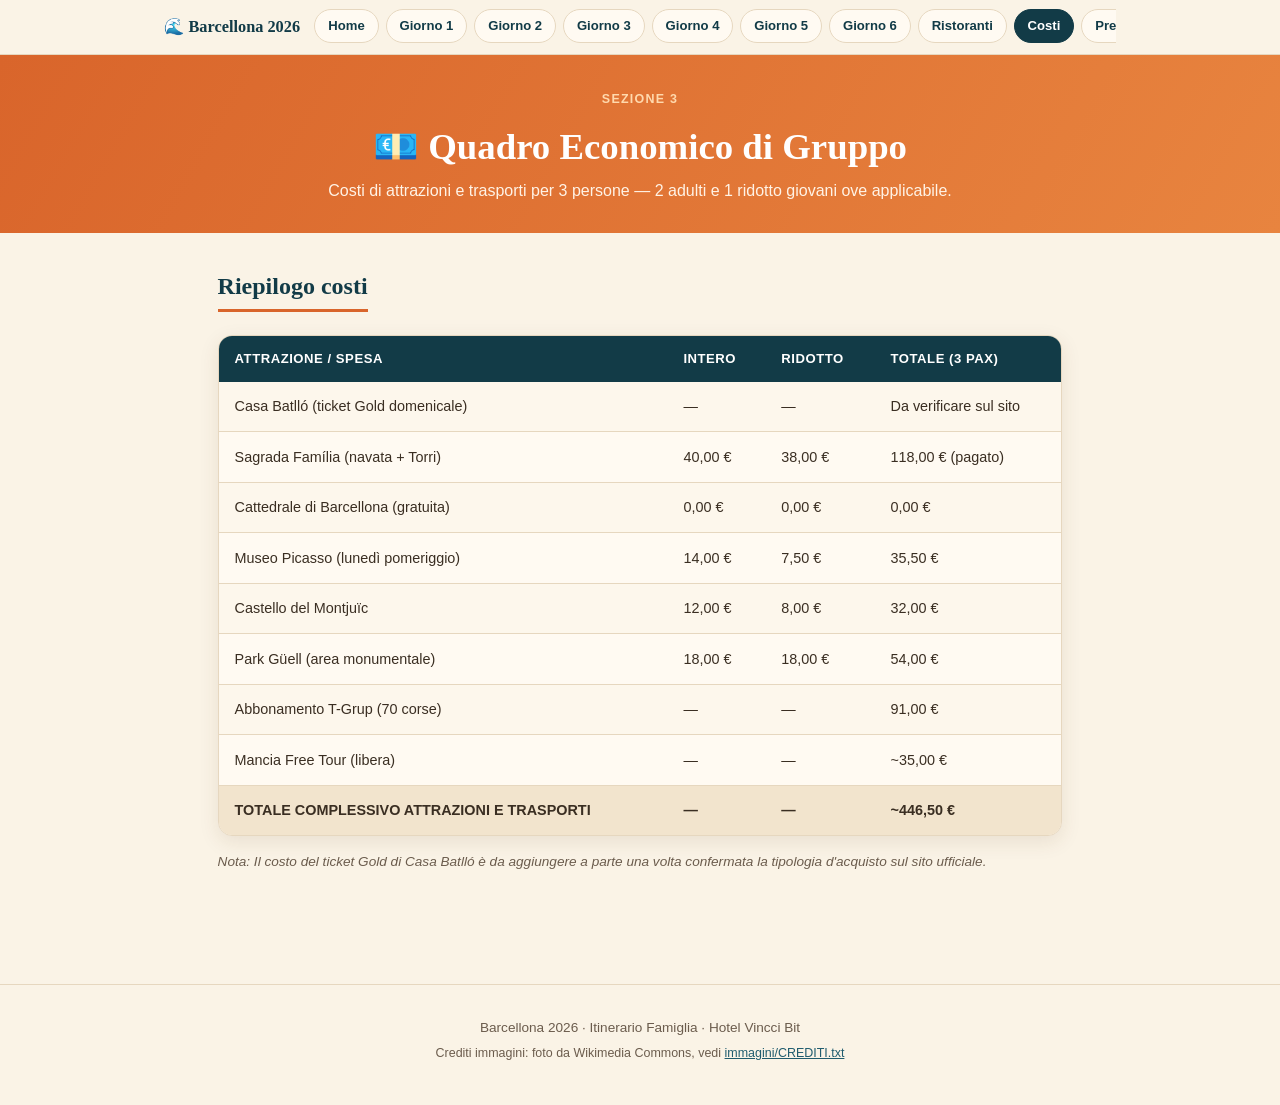
==== costi.html @ 7be35f88 "Add files via upload primocaricamento" ====
<!DOCTYPE html>
<html lang="it">
<head>
<meta charset="UTF-8">
<meta name="viewport" content="width=device-width, initial-scale=1.0">
<title>Quadro Economico | Barcellona 2026</title>
<link rel="stylesheet" href="style.css">
</head>
<body>

<nav class="topnav" aria-label="Navigazione principale">
  <div class="topnav-inner">
    <a href="index.html" class="brand">🌊 Barcellona 2026</a>
    <input type="checkbox" id="nav-toggle" class="nav-toggle">
    <label for="nav-toggle" class="nav-burger" aria-label="Apri menu">☰</label>
    <div class="topnav-links">
      <a href="index.html">Home</a>
      <a href="giorno-1.html">Giorno 1</a>
      <a href="giorno-2.html">Giorno 2</a>
      <a href="giorno-3.html">Giorno 3</a>
      <a href="giorno-4.html">Giorno 4</a>
      <a href="giorno-5.html">Giorno 5</a>
      <a href="giorno-6.html">Giorno 6</a>
      <a href="ristoranti.html">Ristoranti</a>
      <a href="costi.html" class="active">Costi</a>
      <a href="prenotazioni.html">Prenotazioni</a>
    </div>
  </div>
</nav>

<header class="page-header">
  <p class="page-date">Sezione 3</p>
  <h1>💶 Quadro Economico di Gruppo</h1>
  <p>Costi di attrazioni e trasporti per 3 persone — 2 adulti e 1 ridotto giovani ove applicabile.</p>
</header>

<main>

  <section aria-labelledby="costi-title">
    <h2 id="costi-title" class="section-title">Riepilogo costi</h2>

    <div class="table-wrap">
      <table>
        <thead>
          <tr>
            <th>Attrazione / Spesa</th>
            <th>Intero</th>
            <th>Ridotto</th>
            <th>Totale (3 Pax)</th>
          </tr>
        </thead>
        <tbody>
          <tr>
            <td data-label="Attrazione / Spesa">Casa Batlló (ticket Gold domenicale)</td>
            <td data-label="Intero">—</td>
            <td data-label="Ridotto">—</td>
            <td data-label="Totale (3 Pax)">Da verificare sul sito</td>
          </tr>
          <tr>
            <td data-label="Attrazione / Spesa">Sagrada Família (navata + Torri)</td>
            <td data-label="Intero">40,00 €</td>
            <td data-label="Ridotto">38,00 €</td>
            <td data-label="Totale (3 Pax)">118,00 € (pagato)</td>
          </tr>
          <tr>
            <td data-label="Attrazione / Spesa">Cattedrale di Barcellona (gratuita)</td>
            <td data-label="Intero">0,00 €</td>
            <td data-label="Ridotto">0,00 €</td>
            <td data-label="Totale (3 Pax)">0,00 €</td>
          </tr>
          <tr>
            <td data-label="Attrazione / Spesa">Museo Picasso (lunedì pomeriggio)</td>
            <td data-label="Intero">14,00 €</td>
            <td data-label="Ridotto">7,50 €</td>
            <td data-label="Totale (3 Pax)">35,50 €</td>
          </tr>
          <tr>
            <td data-label="Attrazione / Spesa">Castello del Montjuïc</td>
            <td data-label="Intero">12,00 €</td>
            <td data-label="Ridotto">8,00 €</td>
            <td data-label="Totale (3 Pax)">32,00 €</td>
          </tr>
          <tr>
            <td data-label="Attrazione / Spesa">Park Güell (area monumentale)</td>
            <td data-label="Intero">18,00 €</td>
            <td data-label="Ridotto">18,00 €</td>
            <td data-label="Totale (3 Pax)">54,00 €</td>
          </tr>
          <tr>
            <td data-label="Attrazione / Spesa">Abbonamento T-Grup (70 corse)</td>
            <td data-label="Intero">—</td>
            <td data-label="Ridotto">—</td>
            <td data-label="Totale (3 Pax)">91,00 €</td>
          </tr>
          <tr>
            <td data-label="Attrazione / Spesa">Mancia Free Tour (libera)</td>
            <td data-label="Intero">—</td>
            <td data-label="Ridotto">—</td>
            <td data-label="Totale (3 Pax)">~35,00 €</td>
          </tr>
          <tr style="font-weight:700; background:#f2e4cd;">
            <td data-label="Attrazione / Spesa">TOTALE COMPLESSIVO ATTRAZIONI E TRASPORTI</td>
            <td data-label="Intero">—</td>
            <td data-label="Ridotto">—</td>
            <td data-label="Totale (3 Pax)">~446,50 €</td>
          </tr>
        </tbody>
      </table>
    </div>
    <p class="table-note">Nota: Il costo del ticket Gold di Casa Batlló è da aggiungere a parte una volta confermata la tipologia d'acquisto sul sito ufficiale.</p>
  </section>

</main>

<footer>
  Barcellona 2026 · Itinerario Famiglia · Hotel Vincci Bit
  <div class="credits-line">Crediti immagini: foto da Wikimedia Commons, vedi <a href="immagini/CREDITI.txt">immagini/CREDITI.txt</a></div>
</footer>

</body>
</html>
---- style.css ----
/* ============================================================
   Barcellona 2026 — foglio di stile condiviso
   ============================================================ */

:root{
  --sand: #faf3e6;
  --sand-deep: #f2e4cd;
  --cream: #fffaf2;
  --terracotta: #d9652b;
  --terracotta-dark: #b84e1c;
  --sea: #1f5c6e;
  --sea-dark: #123b47;
  --olive: #7a8c4f;
  --olive-dark: #566338;
  --ink: #3a2e22;
  --ink-soft: #6b5c4d;
  --line: #e6d7bf;
  --shadow: 0 6px 20px rgba(90, 55, 20, 0.10);
}

*{ box-sizing: border-box; }

html{ scroll-behavior: smooth; }

body{
  margin: 0;
  background: var(--sand);
  color: var(--ink);
  font-family: -apple-system, BlinkMacSystemFont, "Segoe UI", Roboto, "Helvetica Neue", Arial, sans-serif;
  line-height: 1.55;
  -webkit-font-smoothing: antialiased;
}

h1, h2, h3{
  font-family: Georgia, "Iowan Old Style", "Palatino Linotype", serif;
  color: var(--sea-dark);
  margin: 0 0 0.3em;
}

a{ color: var(--terracotta-dark); }

img{ max-width: 100%; display: block; }

/* ---------- TOP NAV ---------- */
.topnav{
  position: sticky;
  top: 0;
  z-index: 100;
  background: rgba(250, 243, 230, 0.96);
  backdrop-filter: blur(6px);
  border-bottom: 1px solid var(--line);
}

.topnav-inner{
  position: relative;
  max-width: 980px;
  margin: 0 auto;
  padding: 0.55rem 0.9rem;
  display: flex;
  align-items: center;
  gap: 0.9rem;
}

.brand{
  flex: 0 0 auto;
  text-decoration: none;
  font-family: Georgia, serif;
  font-weight: 700;
  font-size: 1.02rem;
  color: var(--sea-dark);
  white-space: nowrap;
}

.nav-toggle{
  display: none;
}

.nav-burger{
  display: none;
}

.topnav-links{
  display: flex;
  gap: 0.45rem;
  overflow-x: auto;
  -webkit-overflow-scrolling: touch;
  scrollbar-width: thin;
  padding-bottom: 2px;
}

.topnav-links a{
  flex: 0 0 auto;
  text-decoration: none;
  color: var(--sea-dark);
  background: var(--cream);
  border: 1px solid var(--line);
  padding: 0.38rem 0.8rem;
  border-radius: 999px;
  font-size: 0.82rem;
  font-weight: 600;
  white-space: nowrap;
  transition: background 0.15s ease, color 0.15s ease;
}

.topnav-links a:hover, .topnav-links a:focus{
  background: var(--terracotta);
  color: #fff;
  border-color: var(--terracotta);
}

.topnav-links a.active{
  background: var(--sea-dark);
  color: #fff;
  border-color: var(--sea-dark);
}

/* ---------- HERO (home) ---------- */
.hero{
  background:
    radial-gradient(circle at 15% 20%, rgba(217,101,43,0.20), transparent 45%),
    radial-gradient(circle at 85% 80%, rgba(31,92,110,0.25), transparent 50%),
    linear-gradient(160deg, var(--sea-dark), var(--sea) 60%, #2b7688);
  color: var(--cream);
  padding: 3rem 1.25rem 2.4rem;
  text-align: center;
  position: relative;
  overflow: hidden;
}

.hero::after{
  content: "";
  position: absolute;
  inset: auto 0 0 0;
  height: 8px;
  background: linear-gradient(90deg, var(--terracotta), #e8974f, var(--terracotta));
}

.hero-content{
  max-width: 760px;
  margin: 0 auto;
  position: relative;
  z-index: 1;
}

.eyebrow{
  text-transform: uppercase;
  letter-spacing: 0.14em;
  font-size: 0.78rem;
  font-weight: 700;
  color: #ffd9ad;
  margin: 0 0 0.6rem;
}

.hero h1{
  color: #fffaf2;
  font-size: clamp(2rem, 6vw, 3rem);
  margin-bottom: 0.4rem;
  letter-spacing: 0.01em;
}

.hero .subtitle{
  font-size: 1.05rem;
  color: #f4e9d8;
  margin: 0 0 1.4rem;
}

.hero-meta{
  display: flex;
  flex-wrap: wrap;
  justify-content: center;
  gap: 0.6rem;
}

.hero-meta span{
  background: rgba(255,255,255,0.12);
  border: 1px solid rgba(255,255,255,0.25);
  padding: 0.45rem 0.9rem;
  border-radius: 999px;
  font-size: 0.88rem;
  backdrop-filter: blur(2px);
}

/* ---------- PAGE HEADER (giorno pages, listing pages) ---------- */
.page-header{
  background: linear-gradient(120deg, var(--terracotta), #e8843f);
  color: #fff;
  padding: 2.2rem 1.25rem 1.8rem;
  text-align: center;
}

.page-header .day-tag{
  display: inline-flex;
  align-items: center;
  justify-content: center;
  width: 3rem;
  height: 3rem;
  border-radius: 50%;
  background: rgba(255,255,255,0.2);
  border: 2px solid rgba(255,255,255,0.6);
  font-family: Georgia, serif;
  font-size: 1.3rem;
  font-weight: 700;
  margin: 0 auto 0.8rem;
}

.page-header h1{
  color: #fff;
  font-size: clamp(1.6rem, 5vw, 2.3rem);
  margin-bottom: 0.3rem;
}

.page-header p{
  margin: 0;
  color: #fff3e6;
  font-size: 1rem;
}

.page-header .page-date{
  text-transform: uppercase;
  letter-spacing: 0.1em;
  font-size: 0.78rem;
  color: #ffd9ad;
  font-weight: 700;
  margin-bottom: 0.5rem;
}

/* ---------- LAYOUT ---------- */
main{
  max-width: 880px;
  margin: 0 auto;
  padding: 2.2rem 1.1rem 3rem;
}

section{ margin-bottom: 3rem; }

.section-title{
  font-size: 1.5rem;
  border-bottom: 3px solid var(--terracotta);
  display: inline-block;
  padding-bottom: 0.25rem;
  margin-bottom: 1.4rem;
}

.section-intro{
  color: var(--ink-soft);
  margin: -0.6rem 0 1.4rem;
  font-size: 0.96rem;
}

/* ---------- HOME: overview + nav cards ---------- */
.intro-box{
  background: var(--cream);
  border: 1px solid var(--line);
  border-left: 5px solid var(--sea);
  border-radius: 12px;
  padding: 1.2rem 1.4rem;
  box-shadow: var(--shadow);
  color: var(--ink-soft);
  font-size: 0.97rem;
}

.intro-box p{ margin: 0 0 0.6rem; }
.intro-box p:last-child{ margin-bottom: 0; }

.changelog{
  background: var(--cream);
  border: 1px solid var(--line);
  border-left: 5px solid var(--terracotta);
  border-radius: 12px;
  padding: 1.2rem 1.4rem;
  box-shadow: var(--shadow);
}

.changelog h2{ font-size: 1.1rem; }

.changelog ul{
  margin: 0.6rem 0 0;
  padding-left: 1.2rem;
}

.changelog li{ margin-bottom: 0.35rem; font-size: 0.92rem; color: var(--ink-soft); }

.card-grid{
  display: grid;
  grid-template-columns: repeat(auto-fit, minmax(210px, 1fr));
  gap: 1rem;
}

.nav-card{
  display: block;
  text-decoration: none;
  background: var(--cream);
  border: 1px solid var(--line);
  border-radius: 14px;
  padding: 1.2rem 1.3rem;
  box-shadow: var(--shadow);
  transition: transform 0.15s ease, box-shadow 0.15s ease;
}

.nav-card:hover{
  transform: translateY(-3px);
  box-shadow: 0 10px 24px rgba(90, 55, 20, 0.16);
}

.nav-card .card-eyebrow{
  font-size: 0.75rem;
  font-weight: 700;
  text-transform: uppercase;
  letter-spacing: 0.06em;
  color: var(--terracotta-dark);
  margin-bottom: 0.3rem;
}

.nav-card h3{
  font-size: 1.08rem;
  margin-bottom: 0.3rem;
  color: var(--sea-dark);
}

.nav-card p{
  margin: 0;
  font-size: 0.88rem;
  color: var(--ink-soft);
}

.nav-card.nav-card--utility{
  background: linear-gradient(135deg, var(--sea-dark), var(--sea));
  border-color: var(--sea-dark);
}

.nav-card.nav-card--utility .card-eyebrow{ color: #ffd9ad; }
.nav-card.nav-card--utility h3{ color: #fff; }
.nav-card.nav-card--utility p{ color: #e4f0f2; }

/* ---------- DAY FLAG / NOTE ---------- */
.day-flag{
  max-width: 880px;
  margin: 1.4rem auto 0;
  background: #fff2df;
  border: 1px solid #f0d4a3;
  border-left: 4px solid var(--terracotta-dark);
  padding: 0.7rem 1.1rem;
  border-radius: 8px;
  font-size: 0.88rem;
  color: #6b4a1f;
}

/* ---------- TIMELINE ---------- */
.timeline{
  list-style: none;
  margin: 0;
  padding: 0;
  background: var(--cream);
  border: 1px solid var(--line);
  border-radius: 16px;
  box-shadow: var(--shadow);
  overflow: hidden;
  padding: 0.4rem 1.4rem 0.6rem;
}

.event{
  display: flex;
  align-items: flex-start;
  gap: 1rem;
  padding: 0.85rem 0;
  border-bottom: 1px dashed var(--line);
}

.event:last-child{ border-bottom: none; }

.event .time{
  flex: 0 0 auto;
  width: 6.4rem;
  font-weight: 700;
  font-size: 0.82rem;
  color: var(--sea);
  padding-top: 0.15rem;
  line-height: 1.35;
}

.event-body{ flex: 1 1 auto; min-width: 0; }

.event-body h3{
  font-size: 1rem;
  margin: 0 0 0.2rem;
  color: var(--ink);
  font-family: inherit;
  font-weight: 700;
}

.event-body p{
  margin: 0;
  font-size: 0.92rem;
  color: var(--ink-soft);
}

.event-thumb{
  display: flex;
  gap: 1rem;
  align-items: flex-start;
  flex-wrap: wrap;
}

.event-thumb img{
  width: 132px;
  height: 96px;
  object-fit: cover;
  border-radius: 10px;
  border: 1px solid var(--line);
  flex: 0 0 auto;
}

.event-thumb .event-text{ flex: 1 1 220px; min-width: 0; }

.event--food{
  background: #f2f6e8;
  margin: 0 -1.4rem;
  padding: 0.85rem 1.4rem;
  border-left: 4px solid var(--olive);
  border-bottom: 1px dashed #dde6c6;
}

.event--food .time{ color: var(--olive-dark); }
.event--food .event-body h3{ color: var(--olive-dark); }

.event-check-label{
  flex: 0 0 auto;
  display: flex;
  align-items: center;
  gap: 0.4rem;
  margin-left: auto;
  padding: 0.3rem 0.7rem;
  border-radius: 999px;
  background: var(--sand-deep);
  font-size: 0.78rem;
  font-weight: 600;
  color: var(--ink-soft);
  cursor: pointer;
  user-select: none;
  white-space: nowrap;
}

.event-check-label input[type="checkbox"]{
  width: 1.05rem;
  height: 1.05rem;
  accent-color: var(--olive);
  cursor: pointer;
}

.event--done{
  opacity: 0.7;
}

.event--done .event-body h3{
  text-decoration: line-through;
  color: var(--ink-soft);
}

.event--done .event-check-label{
  background: var(--olive);
  color: #fff;
}

/* ---------- GUIDE CARDS (attrazioni) ---------- */
.guide-grid{
  display: grid;
  grid-template-columns: 1fr;
  gap: 1.4rem;
}

.guide-card{
  display: grid;
  grid-template-columns: 220px 1fr;
  gap: 0;
  background: var(--cream);
  border: 1px solid var(--line);
  border-radius: 16px;
  box-shadow: var(--shadow);
  overflow: hidden;
}

.guide-card figure{
  margin: 0;
  position: relative;
}

.guide-card img{
  width: 100%;
  height: 100%;
  min-height: 180px;
  object-fit: cover;
}

.guide-card .photo-credit{
  position: absolute;
  left: 0; right: 0; bottom: 0;
  background: linear-gradient(0deg, rgba(18,59,71,0.75), transparent);
  color: #fff;
  font-size: 0.68rem;
  padding: 0.5rem 0.6rem 0.35rem;
  margin: 0;
}

.guide-card .guide-body{
  padding: 1.2rem 1.4rem;
}

.guide-card h3{
  font-size: 1.15rem;
  margin-bottom: 0.15rem;
}

.guide-card .guide-duration{
  display: inline-block;
  font-size: 0.76rem;
  font-weight: 700;
  color: var(--terracotta-dark);
  text-transform: uppercase;
  letter-spacing: 0.04em;
  margin-bottom: 0.6rem;
}

.guide-card p{
  margin: 0 0 0.7rem;
  font-size: 0.93rem;
  color: var(--ink-soft);
}

.guide-card .guide-tips{
  background: var(--sand-deep);
  border-radius: 10px;
  padding: 0.7rem 0.9rem;
  font-size: 0.87rem;
  color: var(--ink);
}

.guide-card .guide-tips strong{ color: var(--sea-dark); }

/* ---------- TABLES ---------- */
.table-wrap{
  background: var(--cream);
  border: 1px solid var(--line);
  border-radius: 14px;
  box-shadow: var(--shadow);
  overflow: hidden;
}

table{
  width: 100%;
  border-collapse: collapse;
}

thead th{
  background: var(--sea-dark);
  color: #fff;
  text-align: left;
  padding: 0.8rem 1rem;
  font-size: 0.82rem;
  text-transform: uppercase;
  letter-spacing: 0.04em;
}

tbody td{
  padding: 0.85rem 1rem;
  border-bottom: 1px solid var(--line);
  font-size: 0.9rem;
  vertical-align: top;
}

tbody tr:last-child td{ border-bottom: none; }

tbody tr:nth-child(odd){ background: #fdf7ec; }

.note-box{
  margin-top: 1rem;
  background: #fff2df;
  border: 1px solid #f0d4a3;
  border-left: 4px solid var(--terracotta-dark);
  padding: 0.8rem 1.1rem;
  border-radius: 8px;
  font-size: 0.88rem;
  color: #6b4a1f;
}

.table-note{
  margin-top: 0.9rem;
  font-size: 0.85rem;
  color: var(--ink-soft);
  font-style: italic;
}

/* ---------- CHECKLIST ---------- */
.checklist-group{
  background: var(--cream);
  border: 1px solid var(--line);
  border-radius: 14px;
  box-shadow: var(--shadow);
  padding: 1.2rem 1.4rem;
  margin-bottom: 1.1rem;
}

.checklist-group h3{
  font-size: 1rem;
  color: var(--terracotta-dark);
  text-transform: uppercase;
  letter-spacing: 0.04em;
  margin-bottom: 0.7rem;
}

.checklist-group ul{
  margin: 0;
  padding-left: 0;
  list-style: none;
}

.checklist-group li{
  position: relative;
  padding: 0.4rem 0 0.4rem 1.7rem;
  font-size: 0.93rem;
  border-bottom: 1px dashed var(--line);
}

.checklist-group li:last-child{ border-bottom: none; }

.checklist-group li::before{
  content: "✓";
  position: absolute;
  left: 0;
  top: 0.4rem;
  color: #fff;
  background: var(--olive);
  width: 1.2rem;
  height: 1.2rem;
  border-radius: 50%;
  font-size: 0.7rem;
  display: flex;
  align-items: center;
  justify-content: center;
}

/* ---------- DAY-TO-DAY PAGER (prev/next) ---------- */
.day-pager{
  display: flex;
  justify-content: space-between;
  gap: 1rem;
  margin-top: 1.6rem;
}

.day-pager a{
  flex: 1 1 0;
  text-decoration: none;
  background: var(--cream);
  border: 1px solid var(--line);
  border-radius: 12px;
  padding: 0.8rem 1rem;
  font-size: 0.88rem;
  color: var(--sea-dark);
  font-weight: 600;
  box-shadow: var(--shadow);
}

.day-pager a.next{ text-align: right; }

.day-pager span{
  display: block;
  font-size: 0.7rem;
  text-transform: uppercase;
  letter-spacing: 0.05em;
  color: var(--ink-soft);
  font-weight: 700;
  margin-bottom: 0.15rem;
}

/* ---------- FOOTER ---------- */
footer{
  text-align: center;
  padding: 2rem 1rem 2.6rem;
  color: var(--ink-soft);
  font-size: 0.85rem;
  border-top: 1px solid var(--line);
  margin-top: 1rem;
}

footer .credits-line{
  margin-top: 0.4rem;
  font-size: 0.78rem;
}

footer .credits-line a{ color: var(--sea); }

/* ---------- MAPPE ---------- */
.map-embed{
  border: 1px solid var(--line);
  border-radius: 14px;
  overflow: hidden;
  box-shadow: var(--shadow);
  background: var(--cream);
}

.map-embed iframe{
  display: block;
  width: 100%;
  height: 340px;
  border: 0;
}

.map-pins{
  margin-top: 0.9rem;
  display: flex;
  flex-wrap: wrap;
  gap: 0.55rem;
}

.map-pins a{
  text-decoration: none;
  color: var(--sea-dark);
  background: var(--cream);
  border: 1px solid var(--line);
  padding: 0.45rem 0.85rem;
  border-radius: 999px;
  font-size: 0.85rem;
  font-weight: 600;
  transition: background 0.15s ease, color 0.15s ease;
}

.map-pins a:hover, .map-pins a:focus{
  background: var(--sea);
  color: #fff;
  border-color: var(--sea);
}

.map-hint{
  margin: 0.7rem 0 0;
  font-size: 0.85rem;
  color: var(--ink-soft);
}

/* ---------- RESPONSIVE ---------- */
@media (max-width: 620px){
  .hero{ padding: 2.2rem 1rem 1.8rem; }

  .page-header{ padding: 1.8rem 1rem 1.5rem; }

  main{ padding: 1.6rem 0.8rem 2.4rem; }

  .map-embed iframe{ height: 260px; }

  .nav-burger{
    display: flex;
    align-items: center;
    justify-content: center;
    width: 2.4rem;
    height: 2.4rem;
    flex: 0 0 auto;
    margin-left: auto;
    background: var(--cream);
    border: 1px solid var(--line);
    border-radius: 10px;
    font-size: 1.15rem;
    color: var(--sea-dark);
    cursor: pointer;
  }

  .topnav-inner{ flex-wrap: wrap; }

  .topnav-links{
    display: none;
    flex-direction: column;
    align-items: stretch;
    gap: 0.35rem;
    width: 100%;
    overflow-x: visible;
    position: absolute;
    top: 100%;
    left: 0;
    right: 0;
    margin-top: 0.55rem;
    background: var(--cream);
    border: 1px solid var(--line);
    border-top: none;
    border-radius: 0 0 14px 14px;
    padding: 0.7rem 0.9rem 0.9rem;
    box-shadow: var(--shadow);
  }

  .topnav-links a{
    width: 100%;
    text-align: left;
    padding: 0.65rem 0.9rem;
  }

  .nav-toggle:checked ~ .topnav-links{
    display: flex;
  }

  .timeline{ padding: 0.2rem 1.1rem 0.4rem; }

  .event{ flex-direction: column; gap: 0.25rem; align-items: stretch; }

  .event .time{ width: auto; }

  .event-check-label{
    margin-left: 0;
    margin-top: 0.5rem;
    align-self: flex-start;
  }

  .event--food{ margin: 0 -1.1rem; padding: 0.85rem 1.1rem; }

  .event-thumb{ flex-direction: column; }

  .event-thumb img{ width: 100%; height: 160px; }

  .guide-card{ grid-template-columns: 1fr; }

  .guide-card img{ min-height: 160px; }

  .day-pager{ flex-direction: column; }

  .day-pager a.next{ text-align: left; }

  /* stacked "card" table on small screens */
  thead{ display: none; }

  table, tbody, tr, td{ display: block; width: 100%; }

  tbody tr{
    margin-bottom: 0.6rem;
    border: 1px solid var(--line);
    border-radius: 10px;
    overflow: hidden;
  }

  tbody td{
    border-bottom: 1px solid var(--line);
    padding: 0.6rem 1rem;
  }

  tbody td:last-child{ border-bottom: none; }

  tbody td::before{
    content: attr(data-label);
    display: block;
    font-size: 0.72rem;
    text-transform: uppercase;
    letter-spacing: 0.05em;
    color: var(--terracotta-dark);
    font-weight: 700;
    margin-bottom: 0.15rem;
  }
}
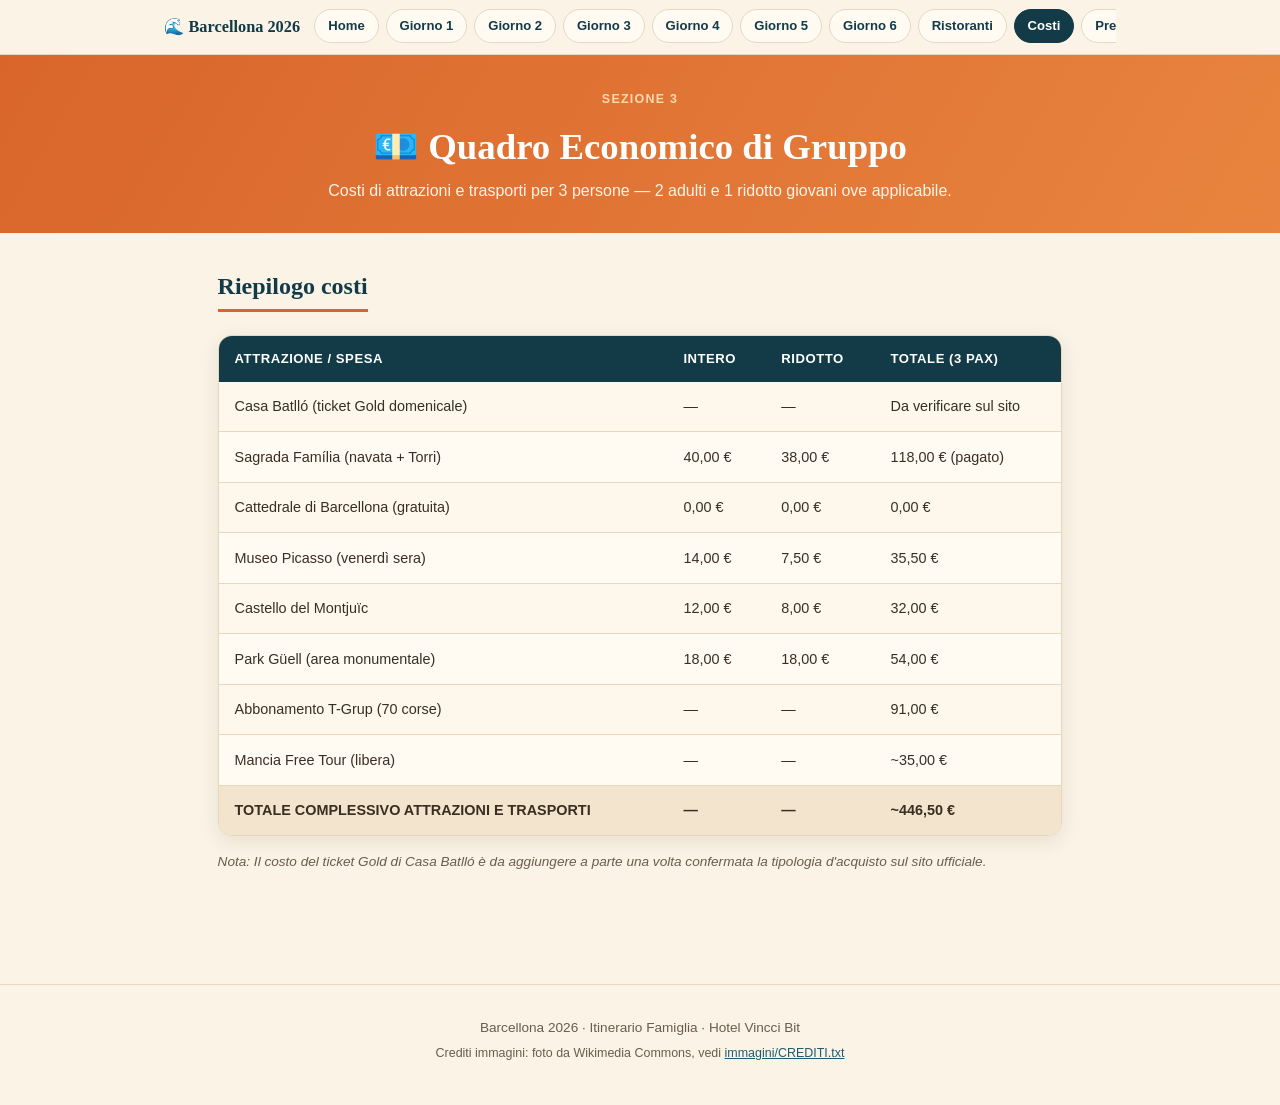
==== commit a9f4d4b0: "aggiornamento_2_pagine" ====
--- a/costi.html
+++ b/costi.html
@@ -24,6 +24,7 @@
       <a href="ristoranti.html">Ristoranti</a>
       <a href="costi.html" class="active">Costi</a>
       <a href="prenotazioni.html">Prenotazioni</a>
+      <a href="info.html">Info pratiche</a>
     </div>
   </div>
 </nav>
@@ -69,7 +70,7 @@
             <td data-label="Totale (3 Pax)">0,00 €</td>
           </tr>
           <tr>
-            <td data-label="Attrazione / Spesa">Museo Picasso (lunedì pomeriggio)</td>
+            <td data-label="Attrazione / Spesa">Museo Picasso (venerdì sera)</td>
             <td data-label="Intero">14,00 €</td>
             <td data-label="Ridotto">7,50 €</td>
             <td data-label="Totale (3 Pax)">35,50 €</td>
--- a/style.css
+++ b/style.css
@@ -535,6 +535,43 @@
 }
 
 .guide-card .guide-tips strong{ color: var(--sea-dark); }
+
+.guide-listen{
+  background: rgba(31, 92, 110, 0.08);
+  border-left: 4px solid var(--sea);
+  border-radius: 10px;
+  padding: 0.8rem 0.9rem;
+  margin: 0 0 0.9rem;
+}
+
+.guide-listen p{
+  margin: 0 0 0.65rem;
+  font-size: 0.9rem;
+  color: var(--ink);
+}
+
+.guide-listen .listen-icon{
+  margin-right: 0.15rem;
+}
+
+.listen-btn{
+  display: inline-flex;
+  align-items: center;
+  gap: 0.4rem;
+  background: var(--sea);
+  color: #fff;
+  border: none;
+  padding: 0.45rem 0.95rem;
+  border-radius: 999px;
+  font-size: 0.82rem;
+  font-weight: 600;
+  cursor: pointer;
+  font-family: inherit;
+}
+
+.listen-btn:hover, .listen-btn:focus{
+  background: var(--sea-dark);
+}
 
 /* ---------- TABLES ---------- */
 .table-wrap{
@@ -849,3 +886,51 @@
     margin-bottom: 0.15rem;
   }
 }
+
+/* ---------- STAMPA / SALVATAGGIO IN PDF ---------- */
+@media print{
+  *{
+    -webkit-print-color-adjust: exact;
+    print-color-adjust: exact;
+  }
+
+  .topnav,
+  .map-embed,
+  .map-pins,
+  .map-hint,
+  .day-pager,
+  .listen-btn{
+    display: none !important;
+  }
+
+  body{
+    background: var(--sand);
+  }
+
+  .hero,
+  .page-header{
+    background: var(--sea-dark) !important;
+    color: #fff !important;
+  }
+
+  .hero h1, .hero .subtitle, .hero-meta span,
+  .page-header h1, .page-header p{
+    color: #fff !important;
+  }
+
+  .day-card, .timeline, .table-wrap, .guide-card,
+  .checklist-group, .intro-box, .changelog, .nav-card,
+  .note-box, .day-flag, .guide-listen{
+    box-shadow: none !important;
+    break-inside: avoid;
+  }
+
+  .event--food{
+    background: #f2f6e8 !important;
+  }
+
+  a{
+    color: var(--terracotta-dark) !important;
+    text-decoration: underline;
+  }
+}
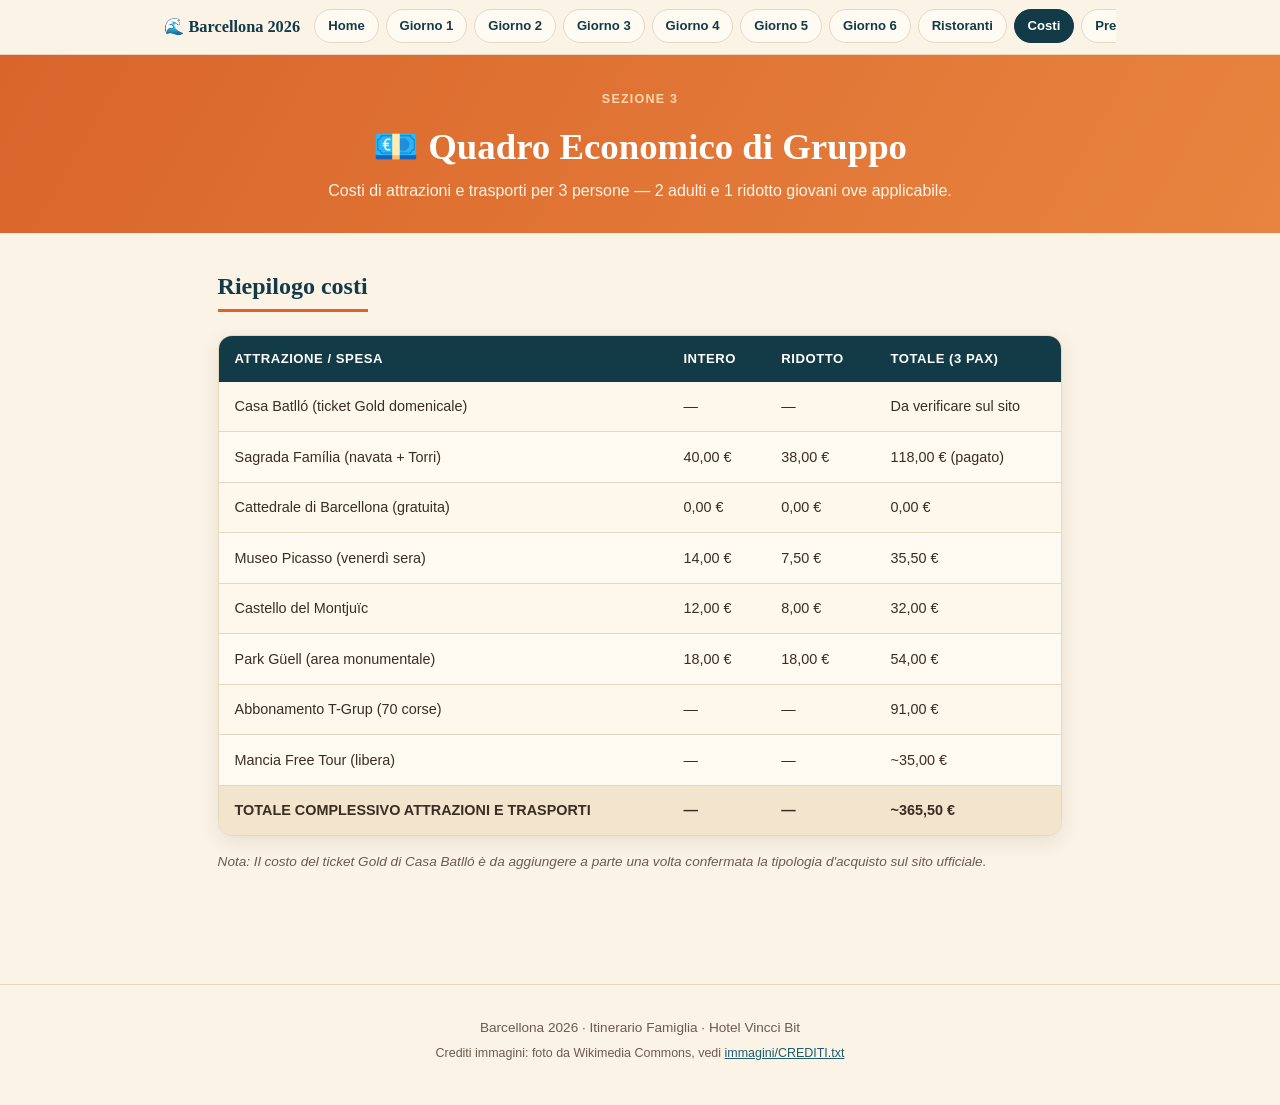
==== commit ad116b83: "Add files via upload" ====
--- a/costi.html
+++ b/costi.html
@@ -103,7 +103,7 @@
             <td data-label="Attrazione / Spesa">TOTALE COMPLESSIVO ATTRAZIONI E TRASPORTI</td>
             <td data-label="Intero">—</td>
             <td data-label="Ridotto">—</td>
-            <td data-label="Totale (3 Pax)">~446,50 €</td>
+            <td data-label="Totale (3 Pax)">~365,50 €</td>
           </tr>
         </tbody>
       </table>
